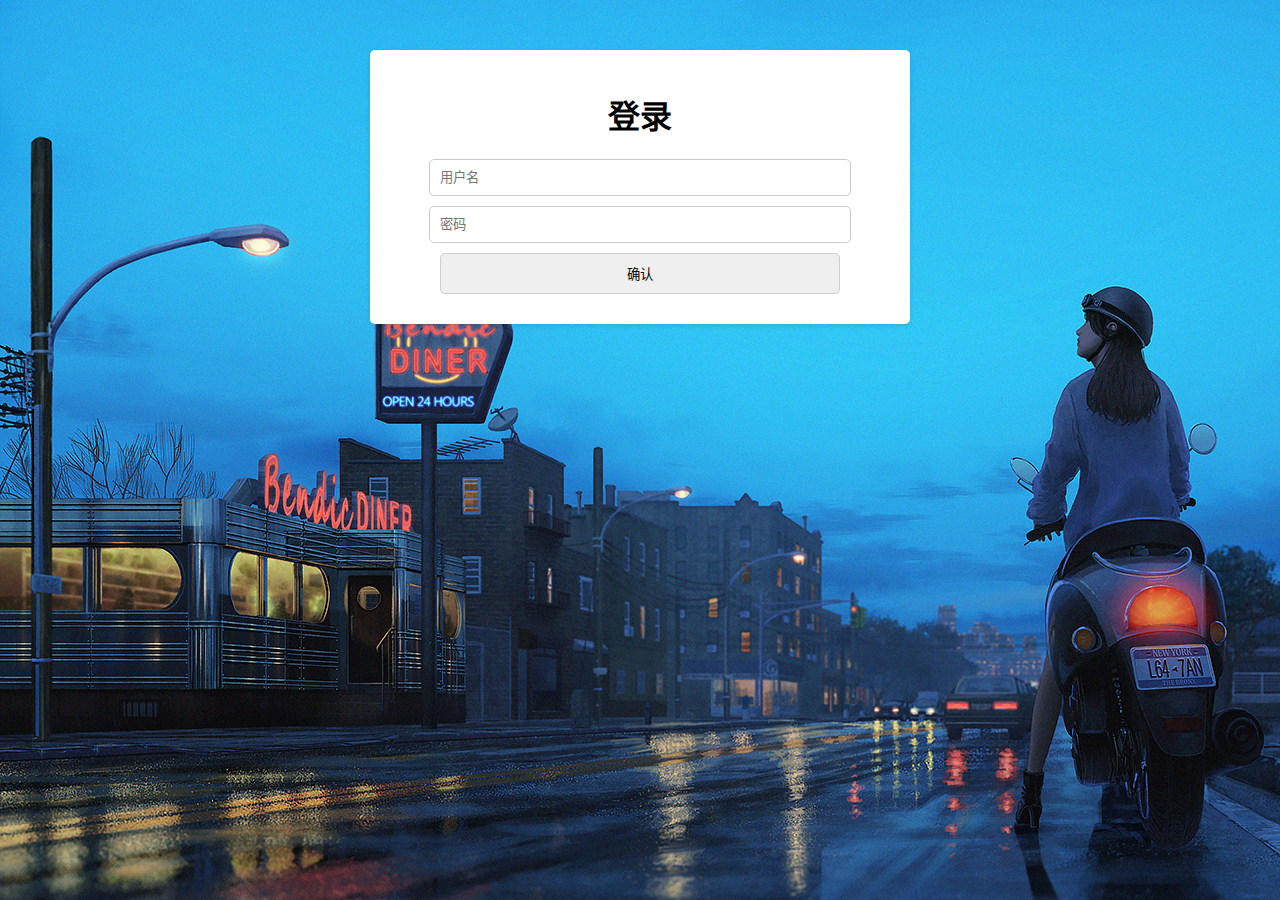
==== client/index.html @ a062661e "初版" ====
<!DOCTYPE html>
<html lang="zh-CN">
<head>
    <meta charset="UTF-8">
    <meta name="viewport" content="width=device-width, initial-scale=1.0">
    <title>登录</title>
    <link rel="stylesheet" href="css/style.css">
</head>
<!--
    欲笺心事  独语斜阑
-->
<body>
    <div class="login-container">
        <h1>登录</h1>
        <input type="text" id="username" placeholder="用户名">
        <input type="password" id="password" placeholder="密码">
        <button id="login-btn">确认</button>
    </div>
    <script src="js/main.js"></script>
</body>
</html>
---- client/css/style.css ----
body {
    font-family: Arial, sans-serif;
    margin: 0;
    padding: 0;
    background-color: #f4f4f4;
    background-image: url('background.jpg');
}

.login-container, .chat-container {
    max-width: 500px;
    margin: 50px auto;
    padding: 20px;
    background: #fff;
    border-radius: 5px;
    box-shadow: 0 2px 5px rgba(0, 0, 0, 0.1);
}

h1 {
    text-align: center;
}

input, button {
    display: block; /* 让元素独占一行 */
    width: 80%; /* 设置宽度为父容器的80%，让输入框不会紧贴边缘 */
    padding: 10px;
    margin: 10px auto; /* 自动居中（上下10px，左右auto） */
    border-radius: 5px;
    border: 1px solid #ccc;
}
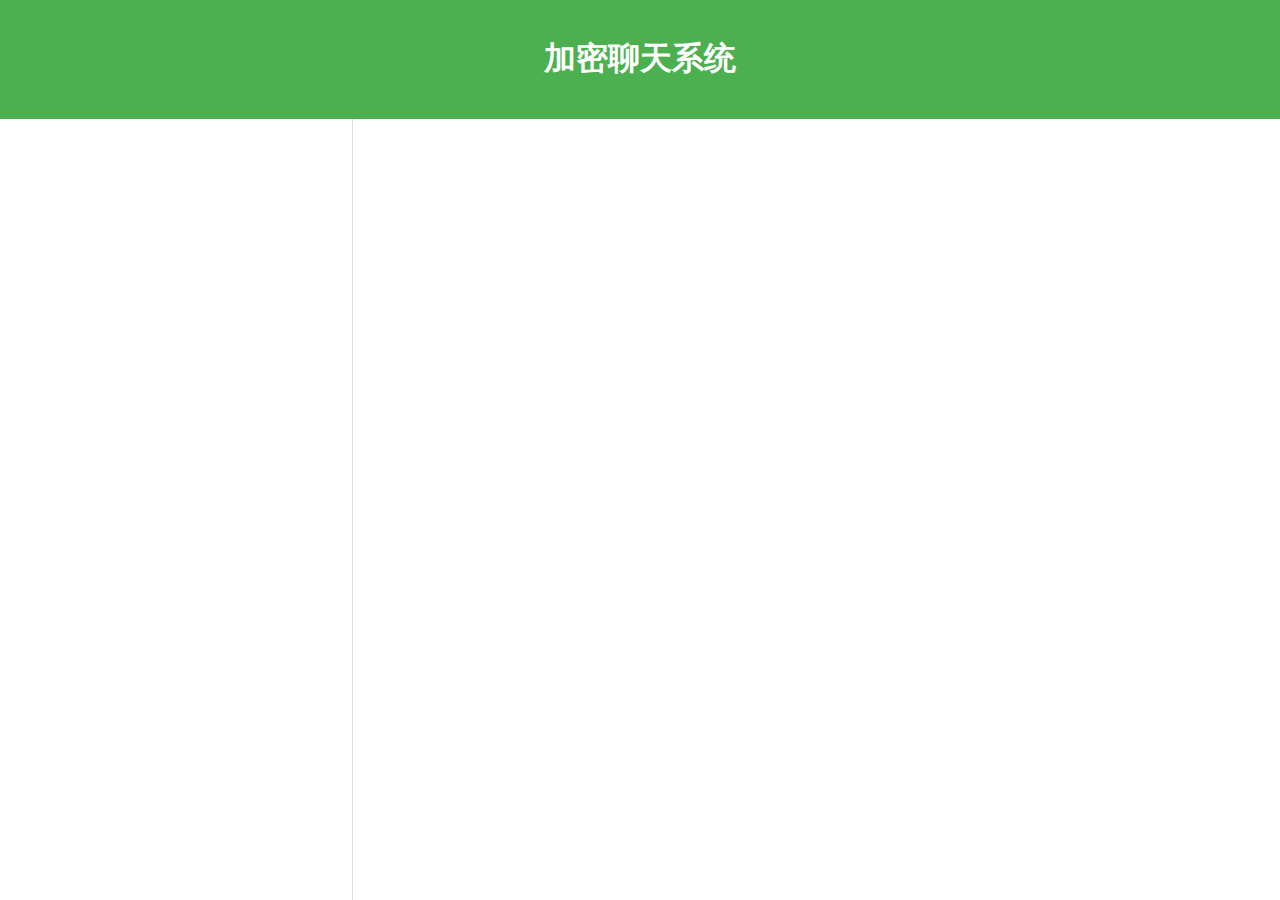
==== commit fe2694eb: "重写" ====
--- a/client/index.html
+++ b/client/index.html
@@ -1,21 +1,30 @@
 <!DOCTYPE html>
-<html lang="zh-CN">
+<html lang="en">
 <head>
     <meta charset="UTF-8">
     <meta name="viewport" content="width=device-width, initial-scale=1.0">
-    <title>登录</title>
-    <link rel="stylesheet" href="css/style.css">
+    <title>加密聊天系统</title>
+    <link rel="stylesheet" href="styles.css">
 </head>
+
 <!--
     欲笺心事  独语斜阑
 -->
+
 <body>
-    <div class="login-container">
-        <h1>登录</h1>
-        <input type="text" id="username" placeholder="用户名">
-        <input type="password" id="password" placeholder="密码">
-        <button id="login-btn">确认</button>
+    <div class="container">
+        <header>
+            <h1>加密聊天系统</h1>
+        </header>
+        <main>
+            <div class="user-list">
+                <!-- 在线用户列表 -->
+            </div>
+            <div class="chat-window">
+                <!-- 聊天窗口 -->
+            </div>
+        </main>
     </div>
-    <script src="js/main.js"></script>
+    <script src="script.js"></script>
 </body>
-</html>
+</html>--- a/client/styles.css
+++ b/client/styles.css
@@ -0,0 +1,38 @@
+body {
+    font-family: Arial, sans-serif;
+    background-color: #f0f0f0;
+    background-image: url("background.jpg");
+    margin: 0;
+    padding: 0;
+}
+
+.container {
+    display: flex;
+    flex-direction: column;
+    height: 100vh;
+}
+
+header {
+    background-color: #4CAF50;
+    color: white;
+    padding: 1rem;
+    text-align: center;
+}
+
+main {
+    display: flex;
+    flex: 1;
+}
+
+.user-list {
+    width: 25%;
+    background-color: #fff;
+    border-right: 1px solid #ddd;
+    padding: 1rem;
+}
+
+.chat-window {
+    flex: 1;
+    padding: 1rem;
+    background-color: #fff;
+}